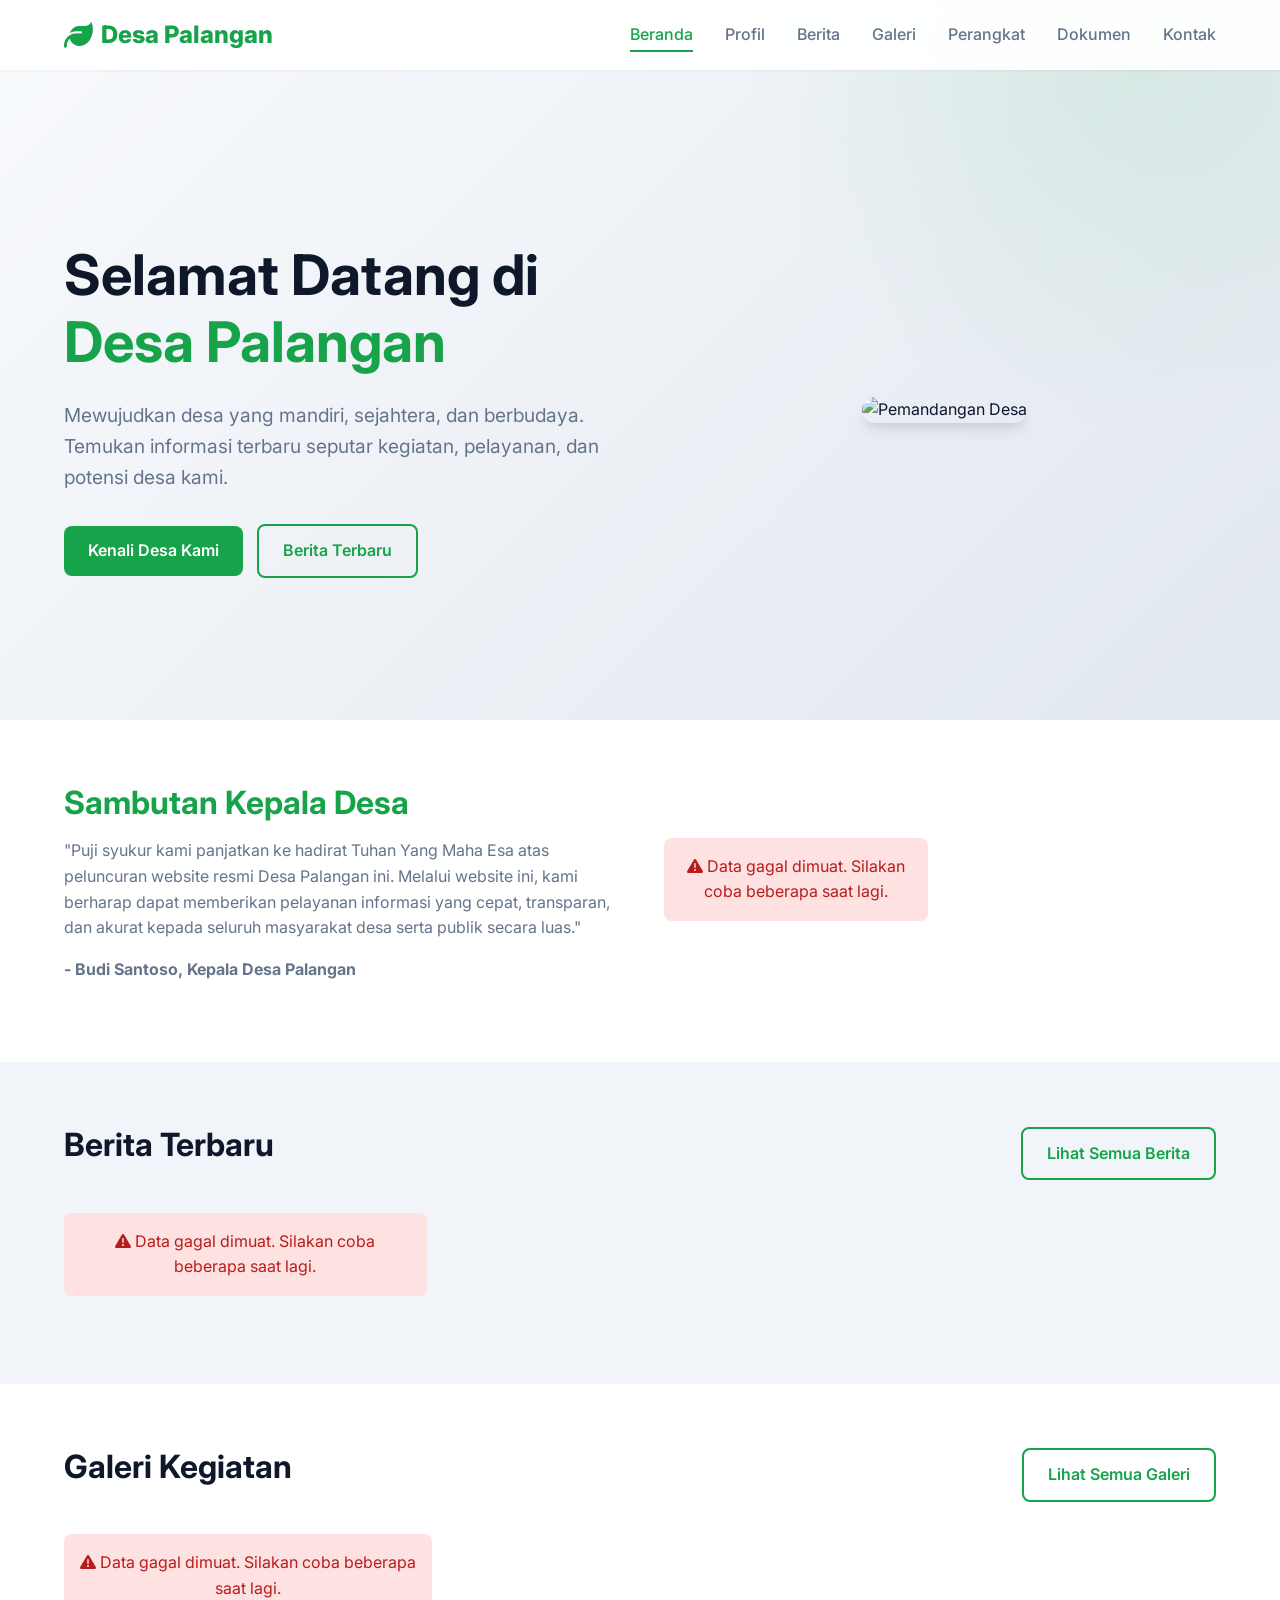
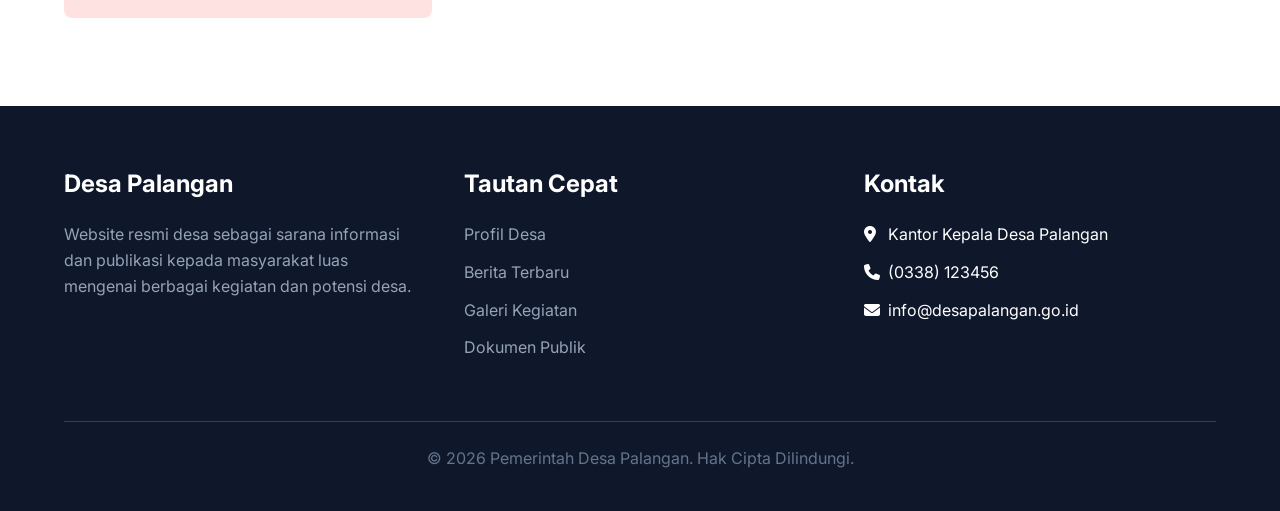
==== index.html @ 584b06f4 "Initial commit" ====
<!DOCTYPE html>
<html lang="id">
<head>
  <meta charset="UTF-8">
  <meta name="viewport" content="width=device-width, initial-scale=1.0">
  <title>Website Profil Desa Palangan</title>
  
  <!-- Fonts -->
  <link rel="preconnect" href="https://fonts.googleapis.com">
  <link rel="preconnect" href="https://fonts.gstatic.com" crossorigin>
  <link href="https://fonts.googleapis.com/css2?family=Inter:wght@400;500;600;700;800&display=swap" rel="stylesheet">
  
  <!-- Icons -->
  <link rel="stylesheet" href="https://cdnjs.cloudflare.com/ajax/libs/font-awesome/6.4.0/css/all.min.css">
  
  <!-- CSS -->
  <link rel="stylesheet" href="css/style.css">
</head>
<body>

  <!-- Navbar -->
  <nav class="navbar">
    <div class="container">
      <a href="index.html" class="nav-brand">
        <i class="fas fa-leaf"></i> Desa Palangan
      </a>
      <button class="hamburger">
        <i class="fas fa-bars"></i>
      </button>
      <ul class="nav-menu">
        <li class="nav-item"><a href="index.html" class="active">Beranda</a></li>
        <li class="nav-item"><a href="profil.html">Profil</a></li>
        <li class="nav-item"><a href="berita.html">Berita</a></li>
        <li class="nav-item"><a href="galeri.html">Galeri</a></li>
        <li class="nav-item"><a href="perangkat.html">Perangkat</a></li>
        <li class="nav-item"><a href="dokumen.html">Dokumen</a></li>
        <li class="nav-item"><a href="kontak.html">Kontak</a></li>
      </ul>
    </div>
  </nav>

  <!-- Hero Section -->
  <header class="hero">
    <div class="container">
      <div class="hero-content">
        <h1>Selamat Datang di <span>Desa Palangan</span></h1>
        <p>Mewujudkan desa yang mandiri, sejahtera, dan berbudaya. Temukan informasi terbaru seputar kegiatan, pelayanan, dan potensi desa kami.</p>
        <a href="profil.html" class="btn btn-primary">Kenali Desa Kami</a>
        <a href="berita.html" class="btn btn-outline" style="margin-left: 10px;">Berita Terbaru</a>
      </div>
      <div class="hero-image">
        <!-- Menggunakan gambar landscape alam sebagai ilustrasi desa -->
        <img src="https://images.unsplash.com/photo-1500382017468-9049fed747ef?q=80&w=800&auto=format&fit=crop" alt="Pemandangan Desa">
      </div>
    </div>
  </header>

  <!-- Sambutan & Statistik Section -->
  <section class="py-16">
    <div class="container">
      <div style="display: grid; grid-template-columns: repeat(auto-fit, minmax(300px, 1fr)); gap: 3rem; align-items: center;">
        <div>
          <h2 class="text-primary mb-4">Sambutan Kepala Desa</h2>
          <p id="sambutan-text">"Puji syukur kami panjatkan ke hadirat Tuhan Yang Maha Esa atas peluncuran website resmi Desa Palangan ini. Melalui website ini, kami berharap dapat memberikan pelayanan informasi yang cepat, transparan, dan akurat kepada seluruh masyarakat desa serta publik secara luas."</p>
          <p><strong>- Budi Santoso, Kepala Desa Palangan</strong></p>
        </div>
        <div>
          <div style="display: grid; grid-template-columns: 1fr 1fr; gap: 1.5rem;" id="statistik-container">
            <!-- Data akan dimuat melalui API -->
          </div>
        </div>
      </div>
    </div>
  </section>

  <!-- Berita Terbaru -->
  <section class="py-16 bg-offset">
    <div class="container">
      <div style="display: flex; justify-content: space-between; align-items: center; margin-bottom: 2rem;">
        <h2>Berita Terbaru</h2>
        <a href="berita.html" class="btn btn-outline">Lihat Semua Berita</a>
      </div>
      <div id="latest-news-container" class="card-grid">
        <!-- Data Berita -->
      </div>
    </div>
  </section>

  <!-- Galeri Terbaru -->
  <section class="py-16">
    <div class="container">
      <div style="display: flex; justify-content: space-between; align-items: center; margin-bottom: 2rem;">
        <h2>Galeri Kegiatan</h2>
        <a href="galeri.html" class="btn btn-outline">Lihat Semua Galeri</a>
      </div>
      <div id="latest-gallery-container" class="gallery-grid" style="grid-template-columns: repeat(auto-fill, minmax(300px, 1fr));">
        <!-- Data Galeri -->
      </div>
    </div>
  </section>

  <!-- Footer -->
  <footer class="footer">
    <div class="container">
      <div class="footer-grid">
        <div class="footer-col">
          <h3>Desa Palangan</h3>
          <p>Website resmi desa sebagai sarana informasi dan publikasi kepada masyarakat luas mengenai berbagai kegiatan dan potensi desa.</p>
        </div>
        <div class="footer-col">
          <h3>Tautan Cepat</h3>
          <ul class="footer-links">
            <li><a href="profil.html">Profil Desa</a></li>
            <li><a href="berita.html">Berita Terbaru</a></li>
            <li><a href="galeri.html">Galeri Kegiatan</a></li>
            <li><a href="dokumen.html">Dokumen Publik</a></li>
          </ul>
        </div>
        <div class="footer-col">
          <h3>Kontak</h3>
          <ul class="footer-links">
            <li><i class="fas fa-map-marker-alt" style="width:20px;"></i> Kantor Kepala Desa Palangan</li>
            <li><i class="fas fa-phone" style="width:20px;"></i> (0338) 123456</li>
            <li><i class="fas fa-envelope" style="width:20px;"></i> info@desapalangan.go.id</li>
          </ul>
        </div>
      </div>
      <div class="footer-bottom">
        <p>&copy; 2026 Pemerintah Desa Palangan. Hak Cipta Dilindungi.</p>
      </div>
    </div>
  </footer>

  <!-- Scripts -->
  <script src="js/config.js"></script>
  <script src="js/api.js"></script>
  <script src="js/main.js"></script>
  <script>
    document.addEventListener('DOMContentLoaded', async () => {
      // Load Data Beranda
      
      // 1. Load Statistics
      renderLoading('statistik-container');
      try {
        const stats = await api.getStatistics();
        
        document.getElementById('statistik-container').innerHTML = `
          <div class="card" style="text-align: center; padding: 1.5rem;">
            <i class="fas fa-users text-primary mb-2" style="font-size: 2rem;"></i>
            <h3 style="font-size: 2rem; margin: 0;">${stats.jumlah_penduduk}</h3>
            <p style="margin: 0;">Penduduk</p>
          </div>
          <div class="card" style="text-align: center; padding: 1.5rem;">
            <i class="fas fa-home text-primary mb-2" style="font-size: 2rem;"></i>
            <h3 style="font-size: 2rem; margin: 0;">${stats.jumlah_kk}</h3>
            <p style="margin: 0;">Keluarga</p>
          </div>
          <div class="card" style="text-align: center; padding: 1.5rem;">
            <i class="fas fa-map-signs text-primary mb-2" style="font-size: 2rem;"></i>
            <h3 style="font-size: 2rem; margin: 0;">${stats.jumlah_rw}</h3>
            <p style="margin: 0;">RW</p>
          </div>
          <div class="card" style="text-align: center; padding: 1.5rem;">
            <i class="fas fa-map-marker-alt text-primary mb-2" style="font-size: 2rem;"></i>
            <h3 style="font-size: 2rem; margin: 0;">${stats.jumlah_rt}</h3>
            <p style="margin: 0;">RT</p>
          </div>
        `;
      } catch (error) {
        renderError('statistik-container');
      }

      // 2. Load Latest News (Max 3)
      renderLoading('latest-news-container');
      try {
        const newsData = await api.getNews();
        const latestNews = newsData.slice(0, 3);
        const container = document.getElementById('latest-news-container');
        container.innerHTML = latestNews.map(news => renderNewsCard(news)).join('');
      } catch (error) {
        renderError('latest-news-container');
      }

      // 3. Load Latest Gallery (Max 3)
      renderLoading('latest-gallery-container');
      try {
        const galleryData = await api.getGallery();
        const latestGallery = galleryData.slice(0, 3);
        const container = document.getElementById('latest-gallery-container');
        container.innerHTML = latestGallery.map(item => renderGalleryItem(item)).join('');
      } catch (error) {
        renderError('latest-gallery-container');
      }
    });
  </script>
</body>
</html>
---- css/style.css ----
:root {
  --primary-color: #16a34a; /* emerald-600 */
  --primary-hover: #15803d; /* emerald-700 */
  --secondary-color: #f8fafc; /* slate-50 */
  --text-dark: #0f172a; /* slate-900 */
  --text-muted: #64748b; /* slate-500 */
  --bg-color: #ffffff;
  --bg-offset: #f1f5f9; /* slate-100 */
  --border-color: #e2e8f0; /* slate-200 */
  --shadow-sm: 0 1px 2px 0 rgba(0, 0, 0, 0.05);
  --shadow-md: 0 4px 6px -1px rgba(0, 0, 0, 0.1), 0 2px 4px -1px rgba(0, 0, 0, 0.06);
  --shadow-lg: 0 10px 15px -3px rgba(0, 0, 0, 0.1), 0 4px 6px -2px rgba(0, 0, 0, 0.05);
  --transition: all 0.3s ease;
  --radius-md: 0.5rem;
  --radius-lg: 1rem;
}

* {
  margin: 0;
  padding: 0;
  box-sizing: border-box;
}

body {
  font-family: 'Inter', -apple-system, BlinkMacSystemFont, 'Segoe UI', Roboto, Helvetica, Arial, sans-serif;
  color: var(--text-dark);
  background-color: var(--bg-color);
  line-height: 1.6;
  overflow-x: hidden;
}

a {
  text-decoration: none;
  color: inherit;
  transition: var(--transition);
}

ul {
  list-style: none;
}

img {
  max-width: 100%;
  height: auto;
  display: block;
}

.container {
  width: 100%;
  max-width: 1200px;
  margin: 0 auto;
  padding: 0 1.5rem;
}

/* Typography */
h1, h2, h3, h4, h5, h6 {
  font-weight: 700;
  line-height: 1.2;
  margin-bottom: 1rem;
  color: var(--text-dark);
}

h1 { font-size: 2.5rem; }
h2 { font-size: 2rem; }
h3 { font-size: 1.5rem; }
p { margin-bottom: 1rem; color: var(--text-muted); }

/* Utilities */
.text-center { text-align: center; }
.text-primary { color: var(--primary-color); }
.mt-2 { margin-top: 0.5rem; }
.mb-2 { margin-bottom: 0.5rem; }
.mb-4 { margin-bottom: 1rem; }
.mb-8 { margin-bottom: 2rem; }
.py-16 { padding: 4rem 0; }
.py-20 { padding: 5rem 0; }
.bg-offset { background-color: var(--bg-offset); }

.btn {
  display: inline-block;
  padding: 0.75rem 1.5rem;
  border-radius: var(--radius-md);
  font-weight: 600;
  cursor: pointer;
  text-align: center;
  border: none;
  transition: var(--transition);
}

.btn-primary {
  background-color: var(--primary-color);
  color: white;
}

.btn-primary:hover {
  background-color: var(--primary-hover);
  transform: translateY(-2px);
  box-shadow: var(--shadow-md);
}

.btn-outline {
  background-color: transparent;
  color: var(--primary-color);
  border: 2px solid var(--primary-color);
}

.btn-outline:hover {
  background-color: var(--primary-color);
  color: white;
}

/* Navbar */
.navbar {
  position: fixed;
  top: 0;
  left: 0;
  width: 100%;
  background-color: rgba(255, 255, 255, 0.95);
  backdrop-filter: blur(8px);
  box-shadow: var(--shadow-sm);
  z-index: 1000;
  transition: var(--transition);
}

.navbar .container {
  display: flex;
  justify-content: space-between;
  align-items: center;
  height: 70px;
}

.nav-brand {
  font-size: 1.5rem;
  font-weight: 800;
  color: var(--primary-color);
  display: flex;
  align-items: center;
  gap: 0.5rem;
}

.nav-brand i {
  font-size: 1.8rem;
}

.nav-menu {
  display: flex;
  gap: 2rem;
}

.nav-item a {
  font-weight: 500;
  color: var(--text-muted);
  position: relative;
  padding: 0.5rem 0;
}

.nav-item a:hover,
.nav-item a.active {
  color: var(--primary-color);
}

.nav-item a::after {
  content: '';
  position: absolute;
  bottom: 0;
  left: 0;
  width: 0;
  height: 2px;
  background-color: var(--primary-color);
  transition: var(--transition);
}

.nav-item a:hover::after,
.nav-item a.active::after {
  width: 100%;
}

.hamburger {
  display: none;
  cursor: pointer;
  border: none;
  background: none;
  font-size: 1.5rem;
  color: var(--text-dark);
}

/* Hero Section */
.hero {
  padding-top: 100px;
  min-height: 80vh;
  display: flex;
  align-items: center;
  background: linear-gradient(135deg, var(--secondary-color) 0%, #e2e8f0 100%);
  position: relative;
  overflow: hidden;
}

.hero::before {
  content: '';
  position: absolute;
  top: -50%;
  right: -20%;
  width: 800px;
  height: 800px;
  border-radius: 50%;
  background: radial-gradient(circle, rgba(22, 163, 74, 0.1) 0%, rgba(255,255,255,0) 70%);
  z-index: 0;
}

.hero .container {
  display: flex;
  align-items: center;
  gap: 4rem;
  position: relative;
  z-index: 1;
}

.hero-content {
  flex: 1;
}

.hero-content h1 {
  font-size: 3.5rem;
  margin-bottom: 1.5rem;
}

.hero-content h1 span {
  color: var(--primary-color);
}

.hero-content p {
  font-size: 1.2rem;
  margin-bottom: 2rem;
}

.hero-image {
  flex: 1;
  display: flex;
  justify-content: center;
}

.hero-image img {
  border-radius: var(--radius-lg);
  box-shadow: var(--shadow-lg);
  max-width: 100%;
}

/* Page Header (for inner pages) */
.page-header {
  padding-top: 120px;
  padding-bottom: 40px;
  background-color: var(--bg-offset);
  text-align: center;
}

.page-header h1 {
  margin-bottom: 0.5rem;
}

/* Cards */
.card-grid {
  display: grid;
  grid-template-columns: repeat(auto-fill, minmax(300px, 1fr));
  gap: 2rem;
}

.card {
  background: var(--bg-color);
  border-radius: var(--radius-md);
  overflow: hidden;
  box-shadow: var(--shadow-sm);
  transition: var(--transition);
  border: 1px solid var(--border-color);
  display: flex;
  flex-direction: column;
}

.card:hover {
  transform: translateY(-5px);
  box-shadow: var(--shadow-md);
}

.card-img {
  width: 100%;
  height: 200px;
  object-fit: cover;
}

.card-content {
  padding: 1.5rem;
  flex-grow: 1;
  display: flex;
  flex-direction: column;
}

.card-meta {
  font-size: 0.875rem;
  color: var(--text-muted);
  margin-bottom: 0.75rem;
  display: flex;
  align-items: center;
  gap: 0.5rem;
}

.card-title {
  font-size: 1.25rem;
  margin-bottom: 0.75rem;
}

.card-title a:hover {
  color: var(--primary-color);
}

.card-text {
  flex-grow: 1;
  margin-bottom: 1.5rem;
}

/* Gallery Grid */
.gallery-grid {
  display: grid;
  grid-template-columns: repeat(auto-fill, minmax(250px, 1fr));
  gap: 1.5rem;
}

.gallery-item {
  border-radius: var(--radius-md);
  overflow: hidden;
  position: relative;
  aspect-ratio: 4/3;
  cursor: pointer;
  box-shadow: var(--shadow-sm);
}

.gallery-item img {
  width: 100%;
  height: 100%;
  object-fit: cover;
  transition: var(--transition);
}

.gallery-overlay {
  position: absolute;
  bottom: 0;
  left: 0;
  right: 0;
  background: linear-gradient(to top, rgba(0,0,0,0.8), transparent);
  padding: 1.5rem;
  color: white;
  opacity: 0;
  transition: var(--transition);
  transform: translateY(20px);
}

.gallery-item:hover img {
  transform: scale(1.05);
}

.gallery-item:hover .gallery-overlay {
  opacity: 1;
  transform: translateY(0);
}

.gallery-title {
  color: white;
  margin: 0;
  font-size: 1.1rem;
}

/* Table / Document List */
.doc-list {
  background: var(--bg-color);
  border-radius: var(--radius-md);
  box-shadow: var(--shadow-sm);
  border: 1px solid var(--border-color);
  overflow: hidden;
}

.doc-item {
  display: flex;
  justify-content: space-between;
  align-items: center;
  padding: 1rem 1.5rem;
  border-bottom: 1px solid var(--border-color);
  transition: var(--transition);
}

.doc-item:last-child {
  border-bottom: none;
}

.doc-item:hover {
  background-color: var(--secondary-color);
}

.doc-info {
  display: flex;
  align-items: center;
  gap: 1rem;
}

.doc-icon {
  font-size: 2rem;
  color: #ef4444; /* red for pdf */
}

.doc-title {
  font-weight: 600;
  margin: 0;
  color: var(--text-dark);
}

.doc-meta {
  font-size: 0.875rem;
  color: var(--text-muted);
  margin: 0;
}

/* Perangkat Desa / Team */
.team-grid {
  display: grid;
  grid-template-columns: repeat(auto-fill, minmax(220px, 1fr));
  gap: 2rem;
}

.team-card {
  text-align: center;
  background: var(--bg-color);
  padding: 2rem 1.5rem;
  border-radius: var(--radius-md);
  box-shadow: var(--shadow-sm);
  border: 1px solid var(--border-color);
  transition: var(--transition);
}

.team-card:hover {
  transform: translateY(-5px);
  box-shadow: var(--shadow-md);
}

.team-img {
  width: 120px;
  height: 120px;
  border-radius: 50%;
  object-fit: cover;
  margin: 0 auto 1.25rem;
  border: 4px solid var(--secondary-color);
}

.team-name {
  font-size: 1.125rem;
  margin-bottom: 0.25rem;
}

.team-role {
  color: var(--primary-color);
  font-weight: 500;
  font-size: 0.875rem;
  margin: 0;
}

/* Detail Berita */
.article-header {
  text-align: center;
  margin-bottom: 2rem;
}

.article-meta {
  color: var(--text-muted);
  display: flex;
  justify-content: center;
  gap: 1.5rem;
  margin-bottom: 1rem;
}

.article-img {
  width: 100%;
  max-height: 500px;
  object-fit: cover;
  border-radius: var(--radius-md);
  margin-bottom: 2rem;
}

.article-content {
  font-size: 1.125rem;
}

.article-content p {
  margin-bottom: 1.5rem;
}

/* Contact */
.contact-grid {
  display: grid;
  grid-template-columns: 1fr 1fr;
  gap: 3rem;
}

.contact-info-card {
  display: flex;
  align-items: flex-start;
  gap: 1rem;
  margin-bottom: 2rem;
}

.contact-icon {
  width: 50px;
  height: 50px;
  background-color: var(--primary-color);
  color: white;
  border-radius: 50%;
  display: flex;
  align-items: center;
  justify-content: center;
  font-size: 1.5rem;
  flex-shrink: 0;
}

.contact-text h3 {
  margin-bottom: 0.25rem;
}

.map-container {
  border-radius: var(--radius-md);
  overflow: hidden;
  box-shadow: var(--shadow-md);
  height: 400px;
}

/* Footer */
.footer {
  background-color: var(--text-dark);
  color: white;
  padding: 4rem 0 0;
}

.footer-grid {
  display: grid;
  grid-template-columns: repeat(auto-fit, minmax(250px, 1fr));
  gap: 3rem;
  margin-bottom: 3rem;
}

.footer-col h3 {
  color: white;
  margin-bottom: 1.5rem;
}

.footer-col p {
  color: #94a3b8;
}

.footer-links li {
  margin-bottom: 0.75rem;
}

.footer-links a {
  color: #94a3b8;
}

.footer-links a:hover {
  color: var(--primary-color);
  padding-left: 5px;
}

.footer-bottom {
  border-top: 1px solid #334155;
  padding: 1.5rem 0;
  text-align: center;
  color: #94a3b8;
}

/* Responsive */
@media (max-width: 992px) {
  .hero .container {
    flex-direction: column;
    text-align: center;
    padding-top: 2rem;
  }
  
  .hero-content h1 {
    font-size: 2.5rem;
  }
  
  .contact-grid {
    grid-template-columns: 1fr;
  }
}

@media (max-width: 768px) {
  .hamburger {
    display: block;
  }
  
  .nav-menu {
    position: fixed;
    top: 70px;
    left: -100%;
    width: 100%;
    height: calc(100vh - 70px);
    background-color: white;
    flex-direction: column;
    align-items: center;
    justify-content: center;
    transition: 0.3s;
    gap: 2rem;
    box-shadow: var(--shadow-md);
  }
  
  .nav-menu.active {
    left: 0;
  }
  
  .nav-item a {
    font-size: 1.25rem;
  }
  
  h1 { font-size: 2rem; }
  h2 { font-size: 1.75rem; }
}

/* Loading State */
.loading {
  text-align: center;
  padding: 3rem;
  color: var(--text-muted);
}

.spinner {
  display: inline-block;
  width: 40px;
  height: 40px;
  border: 4px solid rgba(22, 163, 74, 0.2);
  border-radius: 50%;
  border-top-color: var(--primary-color);
  animation: spin 1s ease-in-out infinite;
  margin-bottom: 1rem;
}

@keyframes spin {
  to { transform: rotate(360deg); }
}

.error-message {
  background-color: #fee2e2;
  color: #b91c1c;
  padding: 1rem;
  border-radius: var(--radius-md);
  text-align: center;
  margin-bottom: 1.5rem;
}
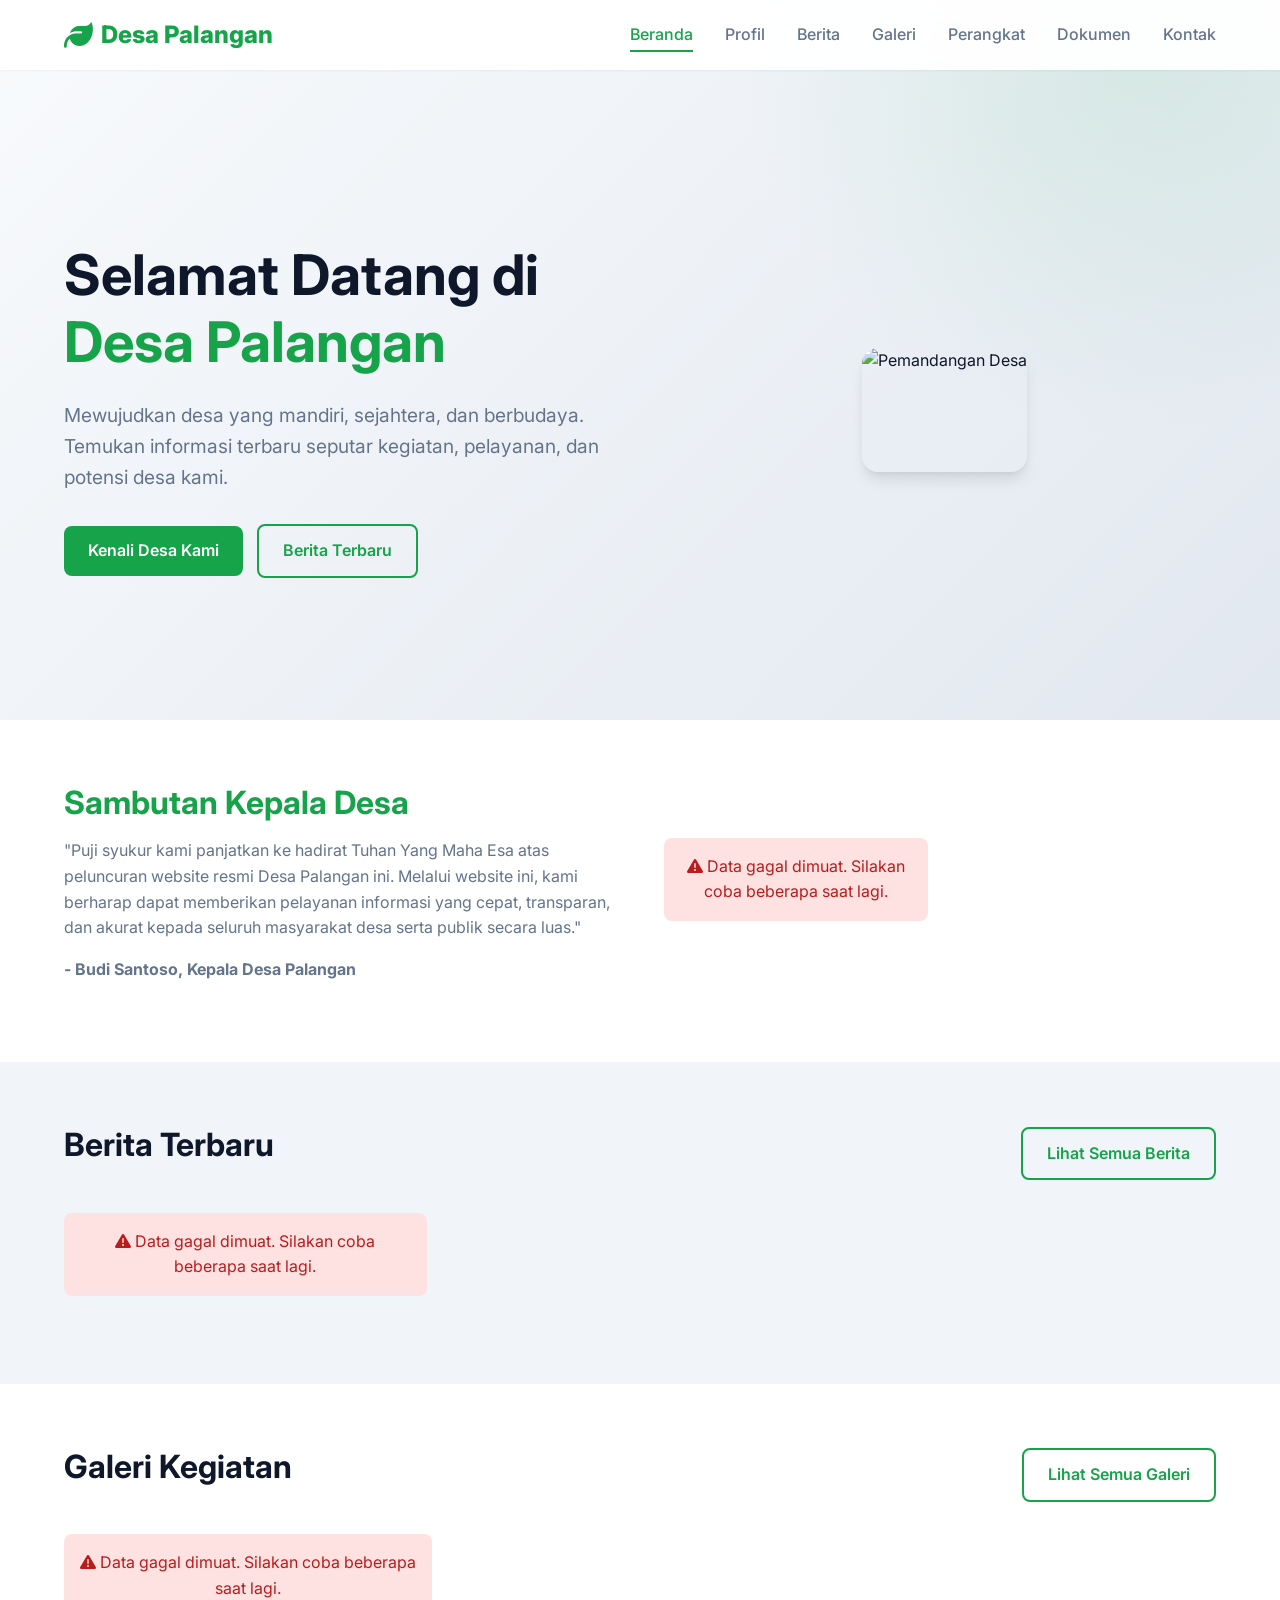
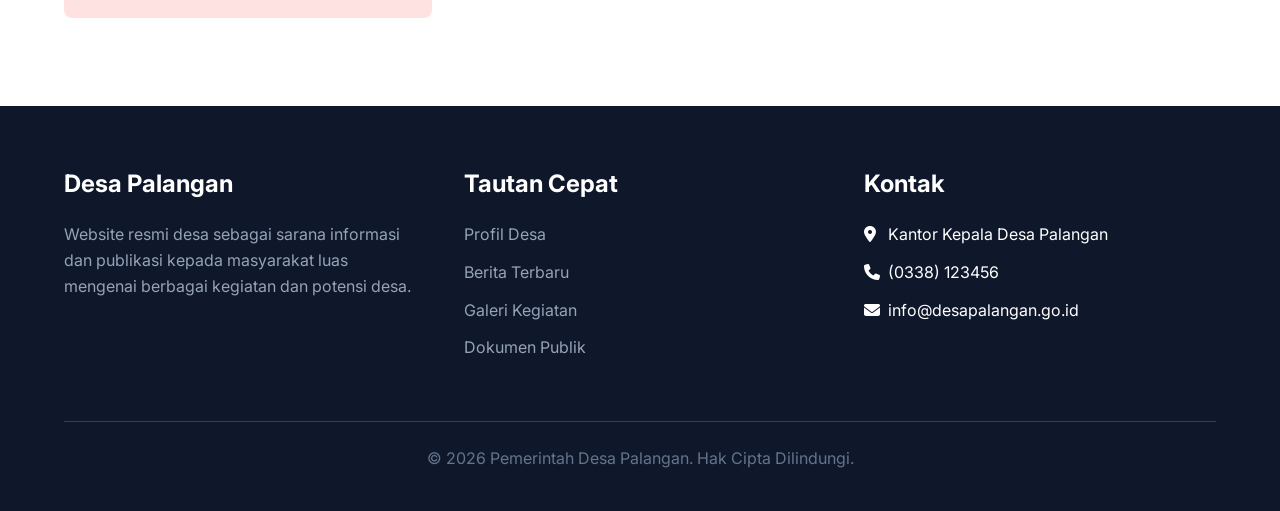
==== commit f0523a1f: "update tampilan beranda" ====
--- a/index.html
+++ b/index.html
@@ -48,9 +48,11 @@
         <a href="profil.html" class="btn btn-primary">Kenali Desa Kami</a>
         <a href="berita.html" class="btn btn-outline" style="margin-left: 10px;">Berita Terbaru</a>
       </div>
-      <div class="hero-image">
+      <div class="hero-image slideshow-container">
         <!-- Menggunakan gambar landscape alam sebagai ilustrasi desa -->
-        <img src="https://images.unsplash.com/photo-1500382017468-9049fed747ef?q=80&w=800&auto=format&fit=crop" alt="Pemandangan Desa">
+        <img class="slideshow-slide active" src="https://images.unsplash.com/photo-1500382017468-9049fed747ef?q=80&w=800&auto=format&fit=crop" alt="Pemandangan Desa">
+        <img class="slideshow-slide" src="https://images.unsplash.com/photo-1473163928189-364b2c4e1135?q=80&w=800&auto=format&fit=crop" alt="Kegiatan Warga">
+        <img class="slideshow-slide" src="https://images.unsplash.com/photo-1595248238128-4efc9ea9900c?q=80&w=800&auto=format&fit=crop" alt="Gotong Royong">
       </div>
     </div>
   </header>
@@ -58,7 +60,7 @@
   <!-- Sambutan & Statistik Section -->
   <section class="py-16">
     <div class="container">
-      <div style="display: grid; grid-template-columns: repeat(auto-fit, minmax(300px, 1fr)); gap: 3rem; align-items: center;">
+      <div style="display: grid; grid-template-columns: repeat(auto-fit, minmax(min(100%, 300px), 1fr)); gap: 3rem; align-items: center;">
         <div>
           <h2 class="text-primary mb-4">Sambutan Kepala Desa</h2>
           <p id="sambutan-text">"Puji syukur kami panjatkan ke hadirat Tuhan Yang Maha Esa atas peluncuran website resmi Desa Palangan ini. Melalui website ini, kami berharap dapat memberikan pelayanan informasi yang cepat, transparan, dan akurat kepada seluruh masyarakat desa serta publik secara luas."</p>
--- a/css/style.css
+++ b/css/style.css
@@ -239,10 +239,26 @@
   justify-content: center;
 }
 
-.hero-image img {
+.slideshow-container {
+  display: grid;
+  width: 100%;
+  max-width: 600px;
+}
+
+.hero-image img.slideshow-slide {
+  grid-area: 1 / 1;
   border-radius: var(--radius-lg);
   box-shadow: var(--shadow-lg);
-  max-width: 100%;
+  width: 100%;
+  aspect-ratio: 4 / 3;
+  object-fit: cover;
+  opacity: 0;
+  transition: opacity 1s ease-in-out;
+}
+
+.hero-image img.slideshow-slide.active {
+  opacity: 1;
+  z-index: 1;
 }
 
 /* Page Header (for inner pages) */
@@ -260,7 +276,7 @@
 /* Cards */
 .card-grid {
   display: grid;
-  grid-template-columns: repeat(auto-fill, minmax(300px, 1fr));
+  grid-template-columns: repeat(auto-fill, minmax(min(100%, 300px), 1fr));
   gap: 2rem;
 }
 
@@ -319,7 +335,7 @@
 /* Gallery Grid */
 .gallery-grid {
   display: grid;
-  grid-template-columns: repeat(auto-fill, minmax(250px, 1fr));
+  grid-template-columns: repeat(auto-fill, minmax(min(100%, 250px), 1fr));
   gap: 1.5rem;
 }
 
@@ -419,7 +435,7 @@
 /* Perangkat Desa / Team */
 .team-grid {
   display: grid;
-  grid-template-columns: repeat(auto-fill, minmax(220px, 1fr));
+  grid-template-columns: repeat(auto-fill, minmax(min(100%, 220px), 1fr));
   gap: 2rem;
 }
 
@@ -536,7 +552,7 @@
 
 .footer-grid {
   display: grid;
-  grid-template-columns: repeat(auto-fit, minmax(250px, 1fr));
+  grid-template-columns: repeat(auto-fit, minmax(min(100%, 250px), 1fr));
   gap: 3rem;
   margin-bottom: 3rem;
 }
@@ -617,6 +633,14 @@
   
   h1 { font-size: 2rem; }
   h2 { font-size: 1.75rem; }
+  
+  .container {
+    padding: 0 1rem;
+  }
+  
+  #statistik-container {
+    grid-template-columns: 1fr !important;
+  }
 }
 
 /* Loading State */
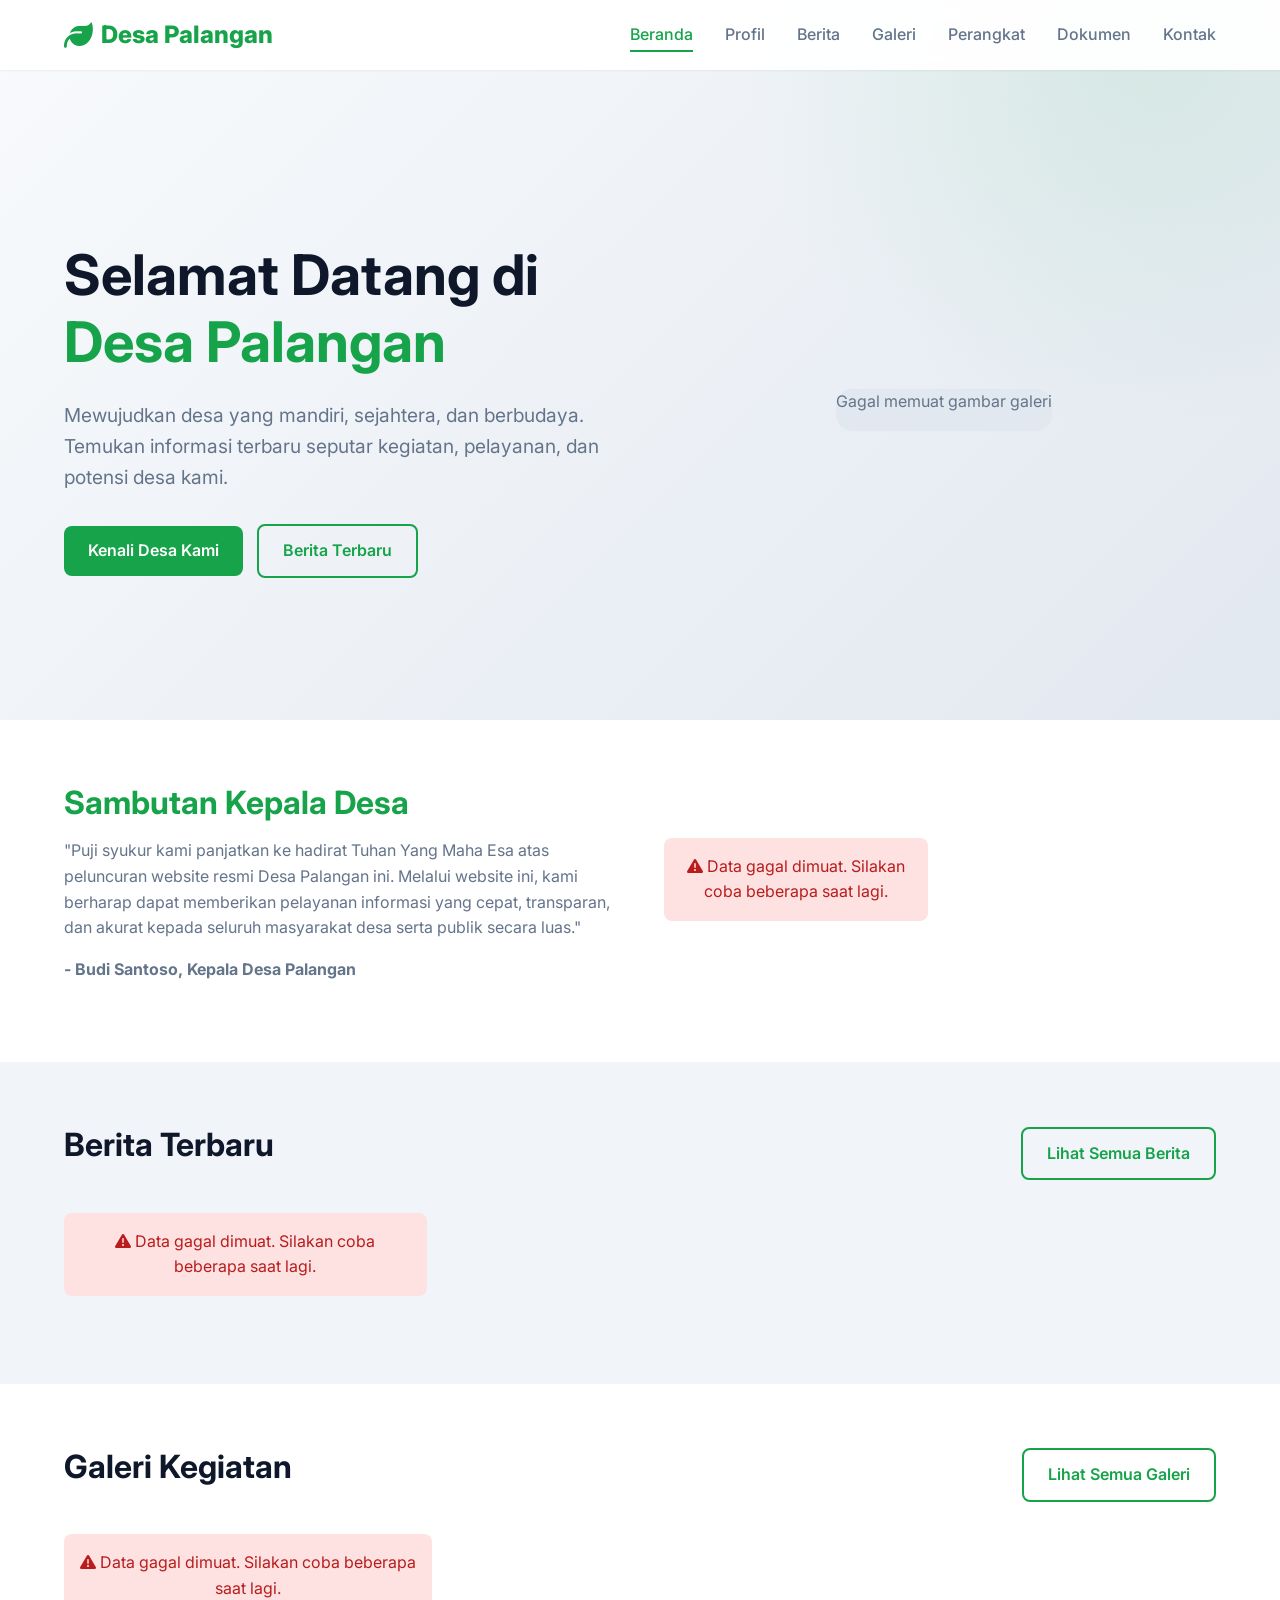
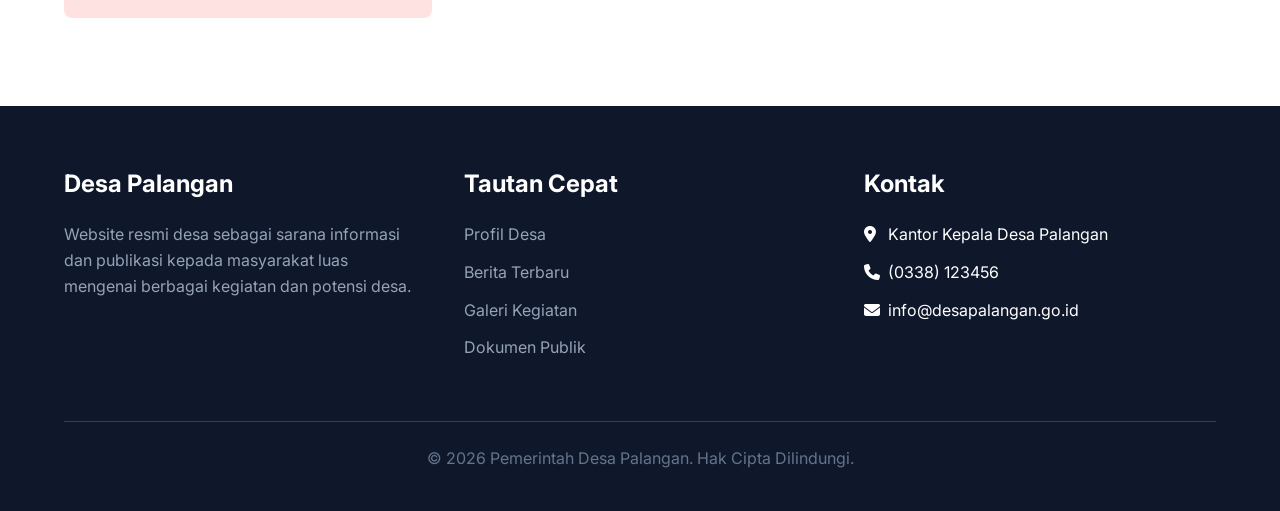
==== commit 9a5471b7: "update tampilan beranda" ====
--- a/index.html
+++ b/index.html
@@ -48,11 +48,8 @@
         <a href="profil.html" class="btn btn-primary">Kenali Desa Kami</a>
         <a href="berita.html" class="btn btn-outline" style="margin-left: 10px;">Berita Terbaru</a>
       </div>
-      <div class="hero-image slideshow-container">
-        <!-- Menggunakan gambar landscape alam sebagai ilustrasi desa -->
-        <img class="slideshow-slide active" src="https://images.unsplash.com/photo-1500382017468-9049fed747ef?q=80&w=800&auto=format&fit=crop" alt="Pemandangan Desa">
-        <img class="slideshow-slide" src="https://images.unsplash.com/photo-1473163928189-364b2c4e1135?q=80&w=800&auto=format&fit=crop" alt="Kegiatan Warga">
-        <img class="slideshow-slide" src="https://images.unsplash.com/photo-1595248238128-4efc9ea9900c?q=80&w=800&auto=format&fit=crop" alt="Gotong Royong">
+      <div class="hero-image slideshow-container" id="hero-slideshow">
+        <!-- Gambar akan dimuat dari API Galeri -->
       </div>
     </div>
   </header>
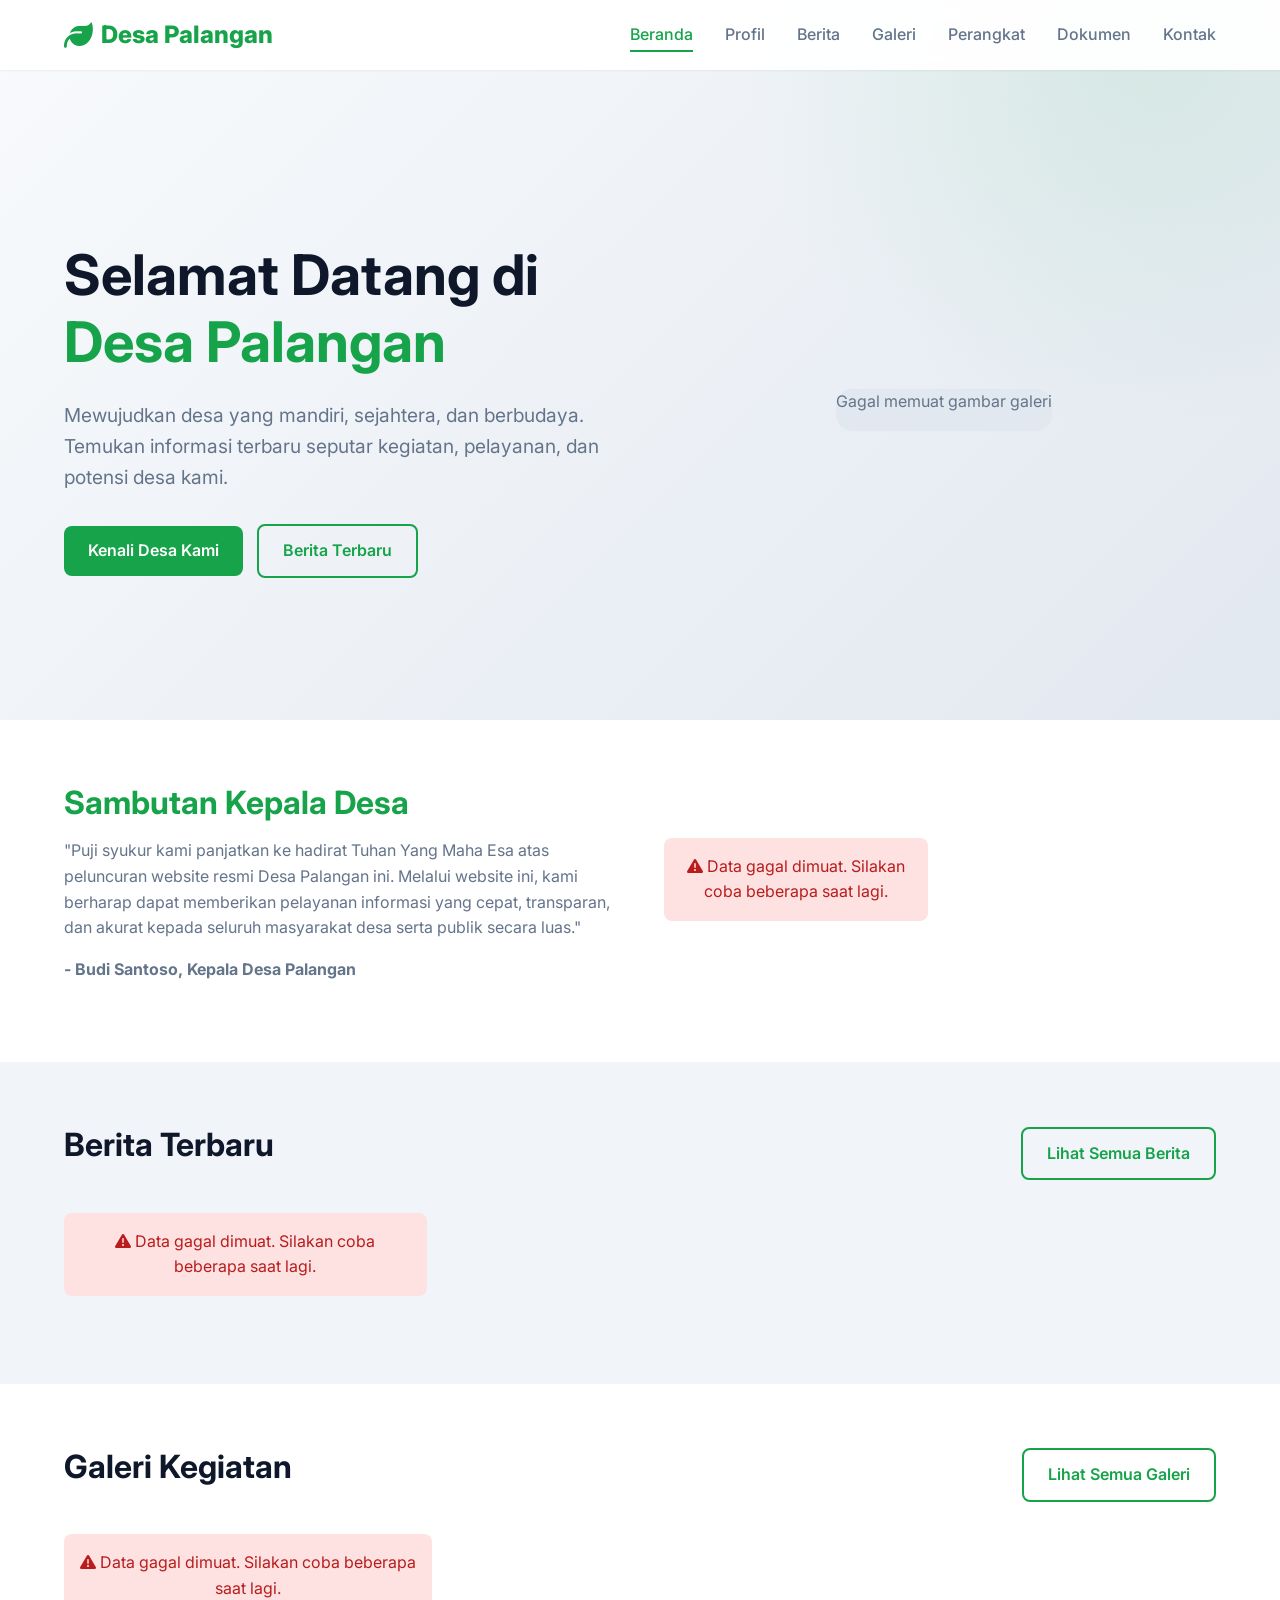
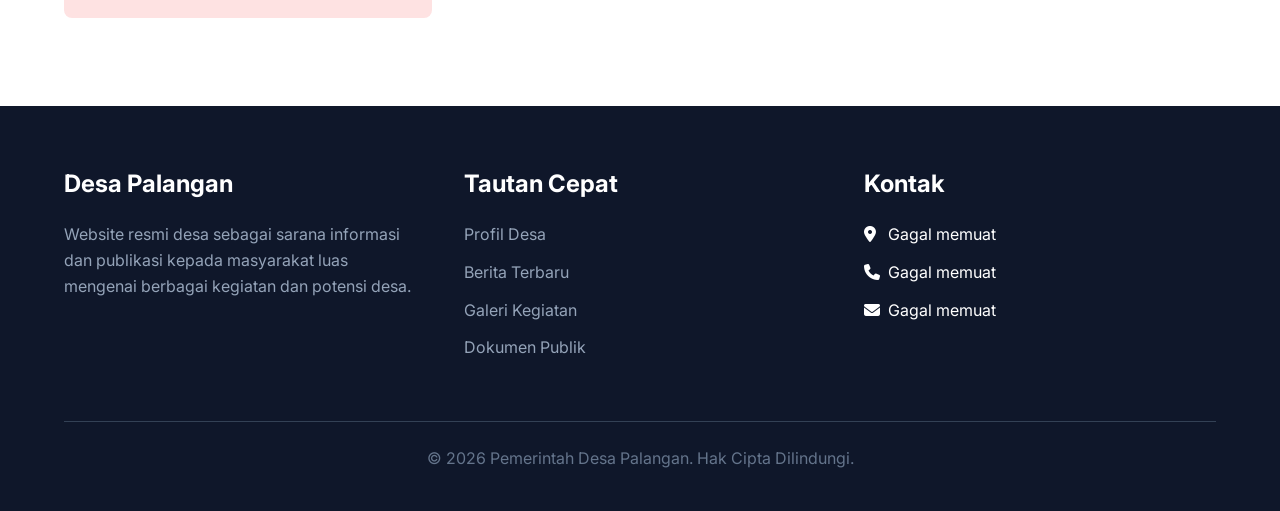
==== commit 68b061c2: "Update: get data footer & hide detail berita" ====
--- a/index.html
+++ b/index.html
@@ -118,9 +118,9 @@
         <div class="footer-col">
           <h3>Kontak</h3>
           <ul class="footer-links">
-            <li><i class="fas fa-map-marker-alt" style="width:20px;"></i> Kantor Kepala Desa Palangan</li>
-            <li><i class="fas fa-phone" style="width:20px;"></i> (0338) 123456</li>
-            <li><i class="fas fa-envelope" style="width:20px;"></i> info@desapalangan.go.id</li>
+            <li><i class="fas fa-map-marker-alt" style="width:20px;"></i> <span id="footer-alamat">-</span></li>
+            <li><i class="fas fa-phone" style="width:20px;"></i> <span id="footer-telepon">-</span></li>
+            <li><i class="fas fa-envelope" style="width:20px;"></i> <span id="footer-email">-</span></li>
           </ul>
         </div>
       </div>
@@ -190,6 +190,30 @@
       } catch (error) {
         renderError('latest-gallery-container');
       }
+
+      try {
+        const settings = await api.getSettings();
+        if (settings.alamat) {
+          const footerAlamat = document.getElementById('footer-alamat');
+          if (footerAlamat) footerAlamat.innerText = settings.alamat;
+        }
+        if (settings.telepon) {
+          const footerTelepon = document.getElementById('footer-telepon');
+          if (footerTelepon) footerTelepon.innerText = settings.telepon;
+        }
+        if (settings.email) {
+          const footerEmail = document.getElementById('footer-email');
+          if (footerEmail) footerEmail.innerText = settings.email;
+        }
+      } catch (error) {
+        console.error("Gagal memuat pengaturan footer", error);
+        const footerAlamat = document.getElementById('footer-alamat');
+        if (footerAlamat) footerAlamat.innerText = 'Gagal memuat';
+        const footerTelepon = document.getElementById('footer-telepon');
+        if (footerTelepon) footerTelepon.innerText = 'Gagal memuat';
+        const footerEmail = document.getElementById('footer-email');
+        if (footerEmail) footerEmail.innerText = 'Gagal memuat';
+      }
     });
   </script>
 </body>
